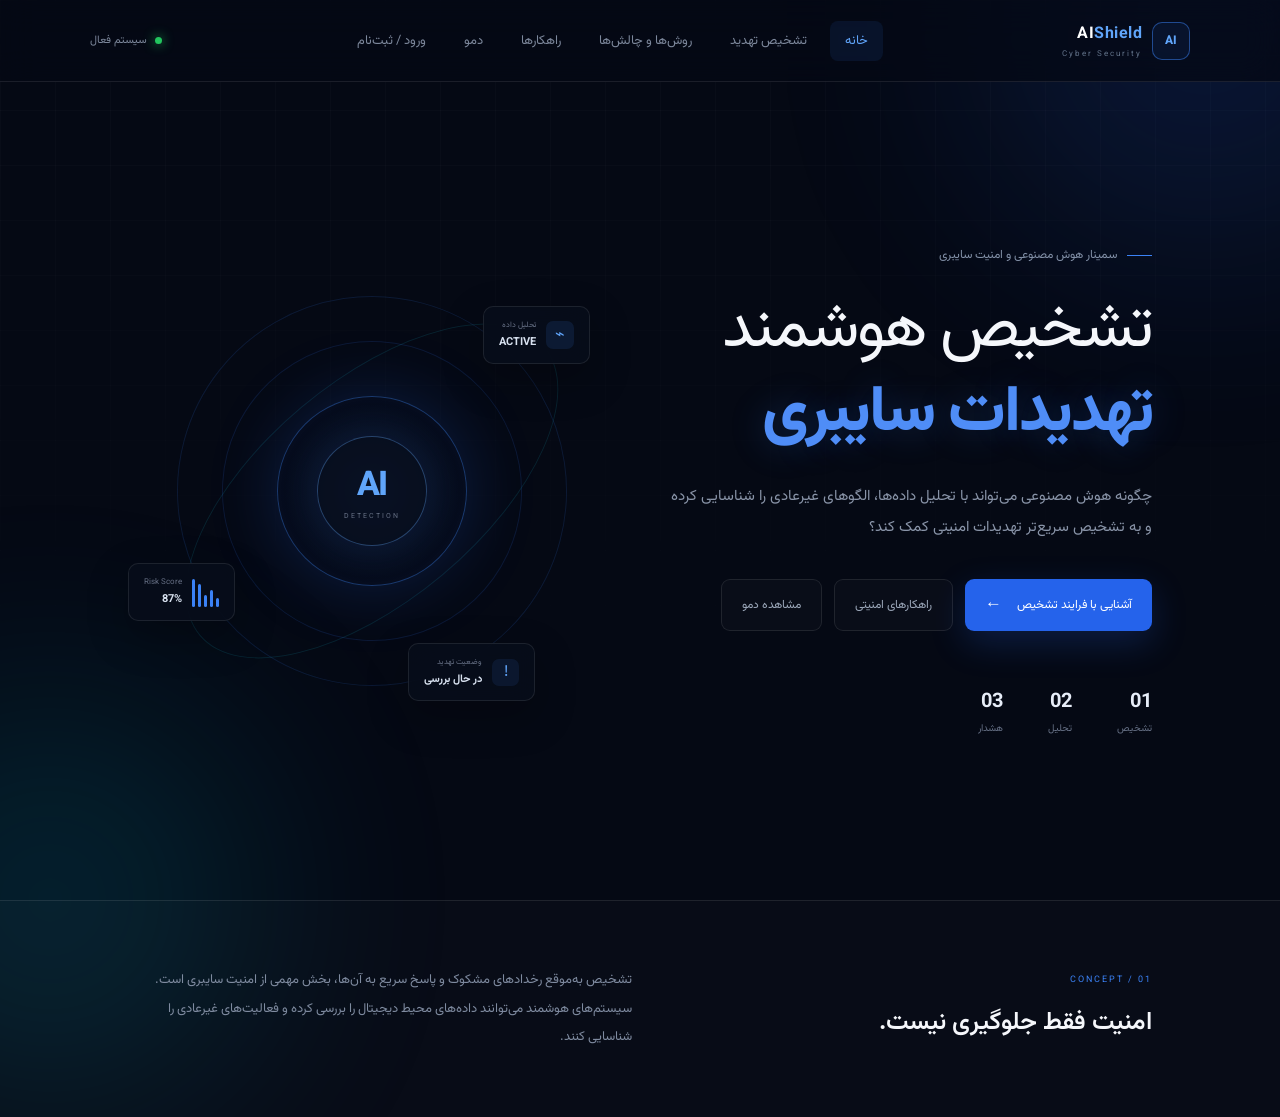
==== docs/index.html @ 314a3c66 "Prepare frontend for GitHub Pages" ====
<!DOCTYPE html>
<html lang="fa" dir="rtl">

<head>
    <meta charset="UTF-8">
    <meta name="viewport" content="width=device-width, initial-scale=1.0">

    <title>AI Shield | هوش مصنوعی در امنیت سایبری</title>

    <link rel="preconnect" href="https://fonts.googleapis.com">
    <link rel="preconnect" href="https://fonts.gstatic.com" crossorigin>
    <link href="https://fonts.googleapis.com/css2?family=Vazirmatn:wght@300;400;500;600;700;800&display=swap" rel="stylesheet">

    <link rel="stylesheet" href="style.css">
</head>

<script src="script.js"></script>

<body>

    <!-- Background -->
    <div class="background-grid"></div>
    <div class="glow glow-1"></div>
    <div class="glow glow-2"></div>


    <!-- Navigation -->
    <header class="navbar">

        <a href="index.html" class="logo">
            <div class="logo-mark">AI</div>
            <div>
                <strong>AI<span>Shield</span></strong>
                <small>Cyber Security</small>
            </div>
        </a>

        <nav>
            <a href="index.html" class="active">خانه</a>
            <a href="detection.html">تشخیص تهدید</a>
            <a href="methods.html">روش‌ها و چالش‌ها</a>
            <a href="solutions.html">راهکارها</a>
            <a href="demo.html">دمو</a>
            <a href="auth.html">ورود / ثبت‌نام</a>
        </nav>

        <div class="nav-status">
            <i></i>
            سیستم فعال
        </div>

    </header>


    <!-- Hero -->
    <main class="hero">

        <section class="hero-content">

            <div class="eyebrow">
                <span></span>
                سمینار هوش مصنوعی و امنیت سایبری
            </div>

            <h1>
                تشخیص هوشمند
                <br>
                <strong>تهدیدات سایبری</strong>
            </h1>

            <p>
                چگونه هوش مصنوعی می‌تواند با تحلیل داده‌ها،
                الگوهای غیرعادی را شناسایی کرده و به تشخیص
                سریع‌تر تهدیدات امنیتی کمک کند؟
            </p>

            <div class="hero-buttons">

                <a href="detection.html" class="btn-primary">
                    آشنایی با فرایند تشخیص
                    <span>←</span>
                </a>

                <a href="solutions.html" class="btn-outline">
                    راهکارهای امنیتی
                </a>

                <a href="demo.html" class="btn-outline">
                    مشاهده دمو
                </a>

            </div>

            <div class="hero-info">

                <div>
                    <strong>01</strong>
                    <span>تشخیص</span>
                </div>

                <div>
                    <strong>02</strong>
                    <span>تحلیل</span>
                </div>

                <div>
                    <strong>03</strong>
                    <span>هشدار</span>
                </div>

            </div>

        </section>


        <!-- AI Graphic -->
        <section class="hero-graphic">

            <div class="orbital orbital-1"></div>
            <div class="orbital orbital-2"></div>
            <div class="orbital orbital-3"></div>

            <div class="core">

                <div class="core-inner">
                    <span>AI</span>
                    <small>DETECTION</small>
                </div>

            </div>


            <!-- Floating data cards -->

            <div class="data-card card-top">
                <span class="card-icon">⌁</span>

                <div>
                    <small>تحلیل داده</small>
                    <strong>ACTIVE</strong>
                </div>
            </div>


            <div class="data-card card-right">

                <div class="mini-chart">
                    <span></span>
                    <span></span>
                    <span></span>
                    <span></span>
                    <span></span>
                </div>

                <div>
                    <small>Risk Score</small>
                    <strong>87%</strong>
                </div>

            </div>


            <div class="data-card card-bottom">

                <span class="alert-icon">!</span>

                <div>
                    <small>وضعیت تهدید</small>
                    <strong>در حال بررسی</strong>
                </div>

            </div>

        </section>

    </main>


    <!-- Bottom section -->

    <section class="concept">

        <div class="concept-title">
            <span>01 / CONCEPT</span>
            <h2>امنیت فقط جلوگیری نیست.</h2>
        </div>

        <p>
            تشخیص به‌موقع رخدادهای مشکوک و پاسخ سریع به آن‌ها،
            بخش مهمی از امنیت سایبری است. سیستم‌های هوشمند
            می‌توانند داده‌های محیط دیجیتال را بررسی کرده و
            فعالیت‌های غیرعادی را شناسایی کنند.
        </p>

    </section>


    <script src="script.js"></script>

</body>
</html>
---- docs/style.css ----
* {
    margin: 0;
    padding: 0;
    box-sizing: border-box;
}

:root {
    --bg: #050914;
    --bg-light: #0a1020;
    --blue: #3b82f6;
    --cyan: #22d3ee;
    --text: #f5f7fb;
    --muted: #8994a8;
    --border: rgba(255, 255, 255, 0.09);
}

html {
    scroll-behavior: smooth;
}

body {
    font-family: "Vazirmatn", sans-serif;
    background: var(--bg);
    color: var(--text);
    min-height: 100vh;
    overflow-x: hidden;
}


/* =========================
   Background
========================= */

.background-grid {
    position: fixed;
    inset: 0;
    z-index: -3;

    background-image:
        linear-gradient(rgba(255,255,255,0.025) 1px, transparent 1px),
        linear-gradient(90deg, rgba(255,255,255,0.025) 1px, transparent 1px);

    background-size: 55px 55px;

    mask-image: linear-gradient(
        to bottom,
        black 0%,
        transparent 80%
    );
}

.glow {
    position: fixed;
    border-radius: 50%;
    filter: blur(120px);
    opacity: 0.16;
    z-index: -2;
}

.glow-1 {
    width: 450px;
    height: 450px;
    background: #2563eb;
    top: -200px;
    right: -150px;
}

.glow-2 {
    width: 400px;
    height: 400px;
    background: #06b6d4;
    bottom: -200px;
    left: -150px;
}


/* =========================
   Navbar
========================= */

.navbar {
    width: 100%;
    height: 82px;

    padding: 0 7%;

    display: flex;
    align-items: center;
    justify-content: space-between;

    border-bottom: 1px solid var(--border);

    background: rgba(5, 9, 20, 0.75);
    backdrop-filter: blur(18px);

    position: relative;
    z-index: 10;
}

.logo {
    display: flex;
    align-items: center;
    gap: 10px;

    text-decoration: none;
    color: white;
}

.logo-mark {
    width: 38px;
    height: 38px;

    display: flex;
    align-items: center;
    justify-content: center;

    border: 1px solid rgba(59, 130, 246, 0.5);
    border-radius: 10px;

    color: #60a5fa;
    font-size: 12px;
    font-weight: 800;

    background: rgba(59, 130, 246, 0.08);
}

.logo strong {
    display: block;
    font-size: 16px;
    letter-spacing: 0.5px;
}

.logo strong span {
    color: #60a5fa;
}

.logo small {
    display: block;
    margin-top: 1px;

    color: #64748b;
    font-size: 8px;
    letter-spacing: 2px;
    direction: ltr;
}

nav {
    display: flex;
    gap: 8px;
}

nav a {
    padding: 10px 15px;

    text-decoration: none;
    color: #7d889c;

    font-size: 13px;

    border-radius: 8px;

    transition: 0.3s;
}

nav a:hover,
nav a.active {
    color: white;
    background: rgba(59, 130, 246, 0.09);
}

nav a.active {
    color: #60a5fa;
}

.nav-status {
    display: flex;
    align-items: center;
    gap: 8px;

    color: #7d889c;
    font-size: 11px;
}

.nav-status i {
    width: 7px;
    height: 7px;

    border-radius: 50%;
    background: #22c55e;

    box-shadow: 0 0 12px #22c55e;
}


/* =========================
   Hero
========================= */

.hero {
    min-height: calc(100vh - 82px);

    padding: 70px 10%;

    display: grid;
    grid-template-columns: 1fr 1fr;
    align-items: center;

    gap: 50px;
}

.hero-content {
    max-width: 650px;
}

.eyebrow {
    display: flex;
    align-items: center;
    gap: 10px;

    color: #8290a7;
    font-size: 12px;

    margin-bottom: 25px;
}

.eyebrow span {
    width: 25px;
    height: 1px;
    background: #3b82f6;
}

h1 {
    font-size: clamp(42px, 5vw, 68px);
    line-height: 1.3;

    font-weight: 400;

    letter-spacing: -2px;
}

h1 strong {
    color: #4f8df7;
    font-weight: 800;

    text-shadow: 0 0 35px rgba(59,130,246,0.25);
}

.hero-content > p {
    margin-top: 25px;

    max-width: 570px;

    color: var(--muted);
    font-size: 15px;
    line-height: 2.1;
}

.hero-buttons {
    display: flex;
    gap: 12px;

    margin-top: 35px;
}

.btn-primary,
.btn-outline {
    display: flex;
    align-items: center;
    gap: 15px;

    padding: 13px 20px;

    border-radius: 9px;

    text-decoration: none;

    font-size: 12px;

    transition: 0.3s;
}

.btn-primary {
    background: #2563eb;
    color: white;

    box-shadow: 0 12px 35px rgba(37,99,235,0.22);
}

.btn-primary:hover {
    transform: translateY(-3px);
    background: #3478ed;
}

.btn-primary span {
    font-size: 17px;
}

.btn-outline {
    border: 1px solid var(--border);
    color: #9ba7b9;

    background: rgba(255,255,255,0.02);
}

.btn-outline:hover {
    color: white;
    border-color: rgba(59,130,246,0.4);
}


/* =========================
   Hero information
========================= */

.hero-info {
    display: flex;
    gap: 45px;

    margin-top: 55px;
}

.hero-info div {
    display: flex;
    flex-direction: column;
    gap: 3px;
}

.hero-info strong {
    font-size: 20px;
    color: #e7edf8;
}

.hero-info span {
    font-size: 10px;
    color: #667085;
}


/* =========================
   AI Graphic
========================= */

.hero-graphic {
    height: 500px;

    position: relative;

    display: flex;
    align-items: center;
    justify-content: center;
}

.core {
    width: 190px;
    height: 190px;

    border-radius: 50%;

    display: flex;
    align-items: center;
    justify-content: center;

    background:
        radial-gradient(
            circle,
            rgba(59,130,246,0.3),
            rgba(5,9,20,0.9) 65%
        );

    border: 1px solid rgba(59,130,246,0.4);

    box-shadow:
        0 0 70px rgba(37,99,235,0.22),
        inset 0 0 50px rgba(37,99,235,0.1);

    position: relative;
    z-index: 3;
}

.core-inner {
    width: 110px;
    height: 110px;

    border-radius: 50%;

    display: flex;
    flex-direction: column;
    align-items: center;
    justify-content: center;

    border: 1px solid rgba(96,165,250,0.35);

    background: rgba(8,15,30,0.9);
}

.core-inner span {
    color: #60a5fa;
    font-size: 34px;
    font-weight: 800;

    letter-spacing: -2px;
}

.core-inner small {
    margin-top: -2px;

    color: #667085;
    font-size: 7px;

    letter-spacing: 2px;
    direction: ltr;
}


/* Orbits */

.orbital {
    position: absolute;

    border: 1px solid rgba(59,130,246,0.14);

    border-radius: 50%;
}

.orbital-1 {
    width: 300px;
    height: 300px;

    transform: rotate(25deg);
}

.orbital-2 {
    width: 390px;
    height: 390px;

    transform: rotate(-30deg);
}

.orbital-3 {
    width: 450px;
    height: 220px;

    transform: rotate(-40deg);

    border-color: rgba(34,211,238,0.12);
}


/* Data cards */

.data-card {
    position: absolute;

    display: flex;
    align-items: center;
    gap: 10px;

    padding: 12px 15px;

    background: rgba(8,14,27,0.85);

    border: 1px solid var(--border);

    border-radius: 10px;

    backdrop-filter: blur(15px);

    box-shadow: 0 15px 40px rgba(0,0,0,0.25);

    z-index: 5;
}

.data-card small {
    display: block;

    color: #667085;
    font-size: 8px;
}

.data-card strong {
    display: block;

    margin-top: 3px;

    color: #d8e2f0;
    font-size: 11px;
}

.card-icon {
    width: 28px;
    height: 28px;

    display: flex;
    align-items: center;
    justify-content: center;

    border-radius: 7px;

    background: rgba(59,130,246,0.12);
    color: #60a5fa;
}

.card-top {
    top: 65px;
    right: 25px;
}

.card-right {
    bottom: 120px;
    left: 0;
}

.card-bottom {
    bottom: 40px;
    right: 80px;
}

.alert-icon {
    width: 27px;
    height: 27px;

    display: flex;
    align-items: center;
    justify-content: center;

    border-radius: 7px;

    background: rgba(59,130,246,0.1);
    color: #60a5fa;
}


/* Mini chart */

.mini-chart {
    height: 30px;

    display: flex;
    align-items: end;
    gap: 3px;
}

.mini-chart span {
    width: 3px;

    background: #3b82f6;
    border-radius: 5px;
}

.mini-chart span:nth-child(1) {
    height: 9px;
}

.mini-chart span:nth-child(2) {
    height: 17px;
}

.mini-chart span:nth-child(3) {
    height: 12px;
}

.mini-chart span:nth-child(4) {
    height: 23px;
}

.mini-chart span:nth-child(5) {
    height: 28px;
}


/* =========================
   Concept
========================= */

.concept {
    padding: 65px 10%;

    display: grid;
    grid-template-columns: 1fr 1.2fr;

    gap: 100px;

    border-top: 1px solid var(--border);

    background: rgba(255,255,255,0.015);
}

.concept-title span {
    color: #3b82f6;

    font-size: 9px;

    letter-spacing: 2px;

    direction: ltr;
}

.concept-title h2 {
    margin-top: 12px;

    font-size: 25px;
    font-weight: 600;
}

.concept p {
    color: #7f8ba0;

    font-size: 13px;
    line-height: 2.2;
}


/* =========================
   Responsive
========================= */

@media (max-width: 900px) {

    .navbar {
        padding: 0 5%;
    }

    nav {
        display: none;
    }

    .nav-status {
        display: none;
    }

    .hero {
        grid-template-columns: 1fr;
        text-align: center;

        padding: 65px 7%;
    }

    .hero-content {
        margin: auto;
    }

    .eyebrow,
    .hero-buttons {
        justify-content: center;
    }

    .hero-content > p {
        margin-left: auto;
        margin-right: auto;
    }

    .hero-info {
        justify-content: center;
    }

    .hero-graphic {
        height: 400px;
        transform: scale(0.8);
    }

    .concept {
        grid-template-columns: 1fr;
        gap: 25px;

        padding: 50px 7%;
    }
}

@media (max-width: 500px) {

    h1 {
        font-size: 39px;
    }

    .hero {
        padding-top: 45px;
    }

    .hero-buttons {
        flex-direction: column;
    }

    .btn-primary,
    .btn-outline {
        justify-content: center;
    }

    .hero-graphic {
        transform: scale(0.62);
        margin-top: -30px;
        margin-bottom: -50px;
    }

    .hero-info {
        gap: 25px;
    }
}
/* ================================
   INNER PAGES
================================ */

.cyber-page {
    width: 100%;
    max-width: 1050px;
    margin: 0 auto;
    padding: 110px 25px 80px;
}


/* PAGE TITLE */

.page-hero {
    text-align: center;
    margin-bottom: 55px;
}

.hero-small-label {
    display: inline-block;

    font-size: 11px;
    letter-spacing: 4px;

    color: #58d9ff;

    margin-bottom: 18px;

    padding: 8px 15px;

    border: 1px solid rgba(88, 217, 255, 0.25);

    border-radius: 30px;

    background: rgba(88, 217, 255, 0.05);
}

.page-hero h1 {
    margin: 0;

    font-size: clamp(35px, 5vw, 65px);

    line-height: 1.25;

    color: #ffffff;

    font-weight: 800;
}

.page-hero h1 span {
    color: #56d8ff;

    text-shadow:
        0 0 20px rgba(86, 216, 255, 0.45);
}

.page-hero p {
    max-width: 650px;

    margin: 22px auto 0;

    color: #8c9aaa;

    line-height: 2;

    font-size: 15px;
}


/* ACCORDION */

.threat-box {
    position: relative;

    max-width: 850px;

    margin: auto;

    padding: 5px 0;
}

.threat-line {
    position: absolute;

    right: 24px;

    top: 35px;

    bottom: 35px;

    width: 1px;

    background: linear-gradient(
        to bottom,
        transparent,
        rgba(82, 215, 255, 0.45),
        transparent
    );
}


.accordion-item {
    position: relative;

    margin-bottom: 12px;

    border: 1px solid rgba(255, 255, 255, 0.07);

    border-radius: 16px;

    background: rgba(12, 23, 38, 0.72);

    backdrop-filter: blur(12px);

    overflow: hidden;

    transition: 0.3s ease;
}


.accordion-item:hover {
    border-color: rgba(80, 213, 255, 0.25);

    transform: translateX(-3px);

    box-shadow:
        0 0 25px rgba(40, 190, 255, 0.06);
}


.accordion-btn {
    width: 100%;

    min-height: 82px;

    border: none;

    background: transparent;

    color: white;

    display: flex;

    align-items: center;

    gap: 20px;

    padding: 15px 25px;

    cursor: pointer;

    font-family: inherit;

    text-align: right;
}


.number {
    width: 45px;
    height: 45px;

    flex-shrink: 0;

    border-radius: 12px;

    display: flex;

    align-items: center;
    justify-content: center;

    font-size: 12px;

    color: #55d9ff;

    background: rgba(72, 210, 255, 0.07);

    border: 1px solid rgba(72, 210, 255, 0.2);
}


.button-text {
    flex: 1;

    display: flex;

    flex-direction: column;

    gap: 5px;
}


.button-text strong {
    font-size: 16px;

    font-weight: 700;

    color: #f1f8ff;
}


.button-text small {
    direction: ltr;

    text-align: right;

    font-size: 10px;

    letter-spacing: 1px;

    color: #647789;
}


.plus {
    width: 34px;
    height: 34px;

    border-radius: 50%;

    display: flex;

    align-items: center;
    justify-content: center;

    font-size: 22px;

    font-weight: 300;

    color: #55d9ff;

    border: 1px solid rgba(85, 217, 255, 0.2);

    transition: 0.35s ease;
}


/* CONTENT */

.accordion-content {
    max-height: 0;

    overflow: hidden;

    opacity: 0;

    transition:
        max-height 0.4s ease,
        opacity 0.3s ease,
        padding 0.4s ease;

    padding: 0 90px 0 85px;
}


.accordion-content p {
    margin: 0;

    padding-bottom: 25px;

    color: #91a2b3;

    font-size: 14px;

    line-height: 2.1;
}


/* OPEN */

.accordion-item.open {
    border-color: rgba(80, 213, 255, 0.28);

    background:
        linear-gradient(
            135deg,
            rgba(20, 50, 70, 0.75),
            rgba(10, 22, 37, 0.8)
        );

    box-shadow:
        0 0 35px rgba(50, 200, 255, 0.07);
}


.accordion-item.open .accordion-content {
    max-height: 250px;

    opacity: 1;
}


.accordion-item.open .plus {
    transform: rotate(45deg);

    background: rgba(78, 211, 255, 0.12);

    box-shadow:
        0 0 15px rgba(78, 211, 255, 0.2);
}


.accordion-item.open .number {
    background: rgba(78, 211, 255, 0.13);

    box-shadow:
        0 0 20px rgba(78, 211, 255, 0.12);
}


/* AI FLOW */

.ai-flow {
    display: flex;

    align-items: center;
    justify-content: center;

    gap: 15px;

    margin: 0 auto 55px;

    max-width: 800px;
}


.flow-item {
    min-width: 120px;

    padding: 15px;

    border-radius: 15px;

    text-align: center;

    background: rgba(12, 23, 38, 0.7);

    border: 1px solid rgba(255, 255, 255, 0.07);

    transition: 0.3s ease;
}


.flow-item:hover {
    transform: translateY(-5px);

    border-color: rgba(80, 213, 255, 0.3);

    box-shadow:
        0 0 25px rgba(80, 213, 255, 0.08);
}


.flow-icon {
    width: 38px;
    height: 38px;

    margin: 0 auto 9px;

    display: flex;

    align-items: center;
    justify-content: center;

    border-radius: 10px;

    color: #5bdcff;

    font-size: 11px;

    background: rgba(80, 213, 255, 0.08);

    border: 1px solid rgba(80, 213, 255, 0.2);
}


.flow-item span {
    font-size: 13px;

    color: #dce8f2;
}


.flow-arrow {
    color: #4fd7ff;

    font-size: 20px;

    opacity: 0.7;
}


/* MOBILE */

@media (max-width: 700px) {

    .cyber-page {
        padding: 90px 15px 50px;
    }


    .page-hero {
        margin-bottom: 35px;
    }


    .page-hero h1 {
        font-size: 35px;
    }


    .page-hero p {
        font-size: 13px;
    }


    .threat-line {
        right: 20px;
    }


    .accordion-btn {
        min-height: 72px;

        gap: 12px;

        padding: 12px 15px;
    }


    .number {
        width: 38px;
        height: 38px;

        font-size: 10px;
    }


    .button-text strong {
        font-size: 14px;
    }


    .button-text small {
        font-size: 8px;
    }


    .plus {
        width: 30px;
        height: 30px;
    }


    .accordion-content {
        padding: 0 60px 0 60px;
    }


    .accordion-content p {
        font-size: 13px;
    }


    .ai-flow {
        gap: 5px;

        margin-bottom: 35px;
    }


    .flow-item {
        min-width: 0;

        width: 25%;

        padding: 10px 5px;
    }


    .flow-item span {
        font-size: 10px;
    }


    .flow-arrow {
        font-size: 14px;
    }


    .flow-icon {
        width: 32px;
        height: 32px;
    }

}
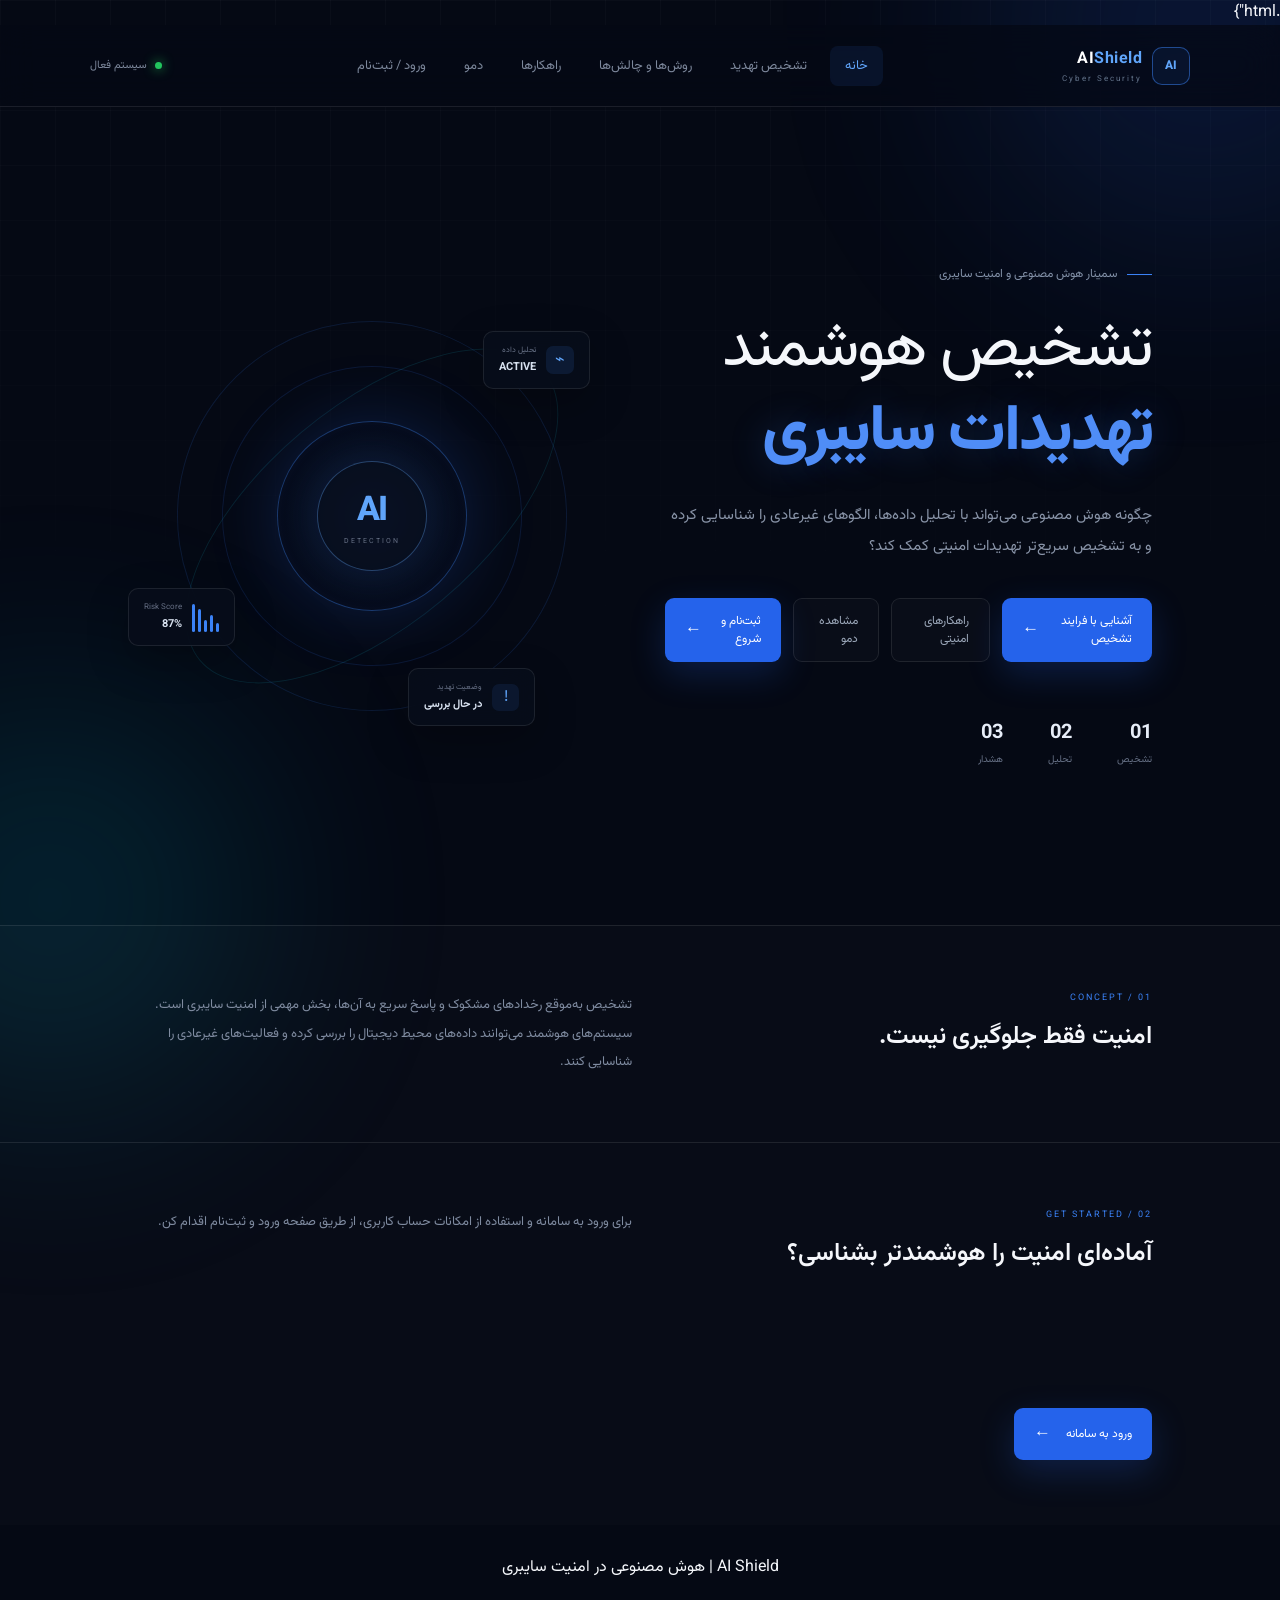
==== commit afff3332: "Update index.html" ====
--- a/docs/index.html
+++ b/docs/index.html
@@ -1,11 +1,12 @@
+.html"}
 <!DOCTYPE html>
 <html lang="fa" dir="rtl">
-
 <head>
     <meta charset="UTF-8">
     <meta name="viewport" content="width=device-width, initial-scale=1.0">
 
     <title>AI Shield | هوش مصنوعی در امنیت سایبری</title>
+    <meta name="description" content="AI Shield؛ آشنایی با تشخیص هوشمند تهدیدات سایبری با استفاده از هوش مصنوعی.">
 
     <link rel="preconnect" href="https://fonts.googleapis.com">
     <link rel="preconnect" href="https://fonts.gstatic.com" crossorigin>
@@ -14,17 +15,12 @@
     <link rel="stylesheet" href="style.css">
 </head>
 
-<script src="script.js"></script>
-
 <body>
 
-    <!-- Background -->
     <div class="background-grid"></div>
     <div class="glow glow-1"></div>
     <div class="glow glow-2"></div>
 
-
-    <!-- Navigation -->
     <header class="navbar">
 
         <a href="index.html" class="logo">
@@ -51,8 +47,6 @@
 
     </header>
 
-
-    <!-- Hero -->
     <main class="hero">
 
         <section class="hero-content">
@@ -89,6 +83,11 @@
                     مشاهده دمو
                 </a>
 
+                <a href="auth.html" class="btn-primary">
+                    ثبت‌نام و شروع
+                    <span>←</span>
+                </a>
+
             </div>
 
             <div class="hero-info">
@@ -112,38 +111,28 @@
 
         </section>
 
-
-        <!-- AI Graphic -->
-        <section class="hero-graphic">
+        <section class="hero-graphic" aria-label="نمایش گرافیکی سامانه هوش مصنوعی">
 
             <div class="orbital orbital-1"></div>
             <div class="orbital orbital-2"></div>
             <div class="orbital orbital-3"></div>
 
             <div class="core">
-
                 <div class="core-inner">
                     <span>AI</span>
                     <small>DETECTION</small>
                 </div>
-
-            </div>
-
-
-            <!-- Floating data cards -->
+            </div>
 
             <div class="data-card card-top">
                 <span class="card-icon">⌁</span>
-
                 <div>
                     <small>تحلیل داده</small>
                     <strong>ACTIVE</strong>
                 </div>
             </div>
 
-
             <div class="data-card card-right">
-
                 <div class="mini-chart">
                     <span></span>
                     <span></span>
@@ -151,32 +140,23 @@
                     <span></span>
                     <span></span>
                 </div>
-
                 <div>
                     <small>Risk Score</small>
                     <strong>87%</strong>
                 </div>
-
-            </div>
-
+            </div>
 
             <div class="data-card card-bottom">
-
                 <span class="alert-icon">!</span>
-
                 <div>
                     <small>وضعیت تهدید</small>
                     <strong>در حال بررسی</strong>
                 </div>
-
             </div>
 
         </section>
 
     </main>
-
-
-    <!-- Bottom section -->
 
     <section class="concept">
 
@@ -194,8 +174,31 @@
 
     </section>
 
-
-    <script src="script.js"></script>
-
-</body>
-</html>+    <section class="concept">
+
+        <div class="concept-title">
+            <span>02 / GET STARTED</span>
+            <h2>آماده‌ای امنیت را هوشمندتر بشناسی؟</h2>
+        </div>
+
+        <p>
+            برای ورود به سامانه و استفاده از امکانات حساب کاربری،
+            از طریق صفحه ورود و ثبت‌نام اقدام کن.
+        </p>
+
+        <div class="hero-buttons">
+            <a href="auth.html" class="btn-primary">
+                ورود به سامانه
+                <span>←</span>
+            </a>
+        </div>
+
+    </section>
+
+    <footer style="text-align:center;padding:30px 15px;">
+        <p>AI Shield | هوش مصنوعی در امنیت سایبری</p>
+    </footer>
+
+    <script src="script.js" defer></script>
+    </body>
+</html>
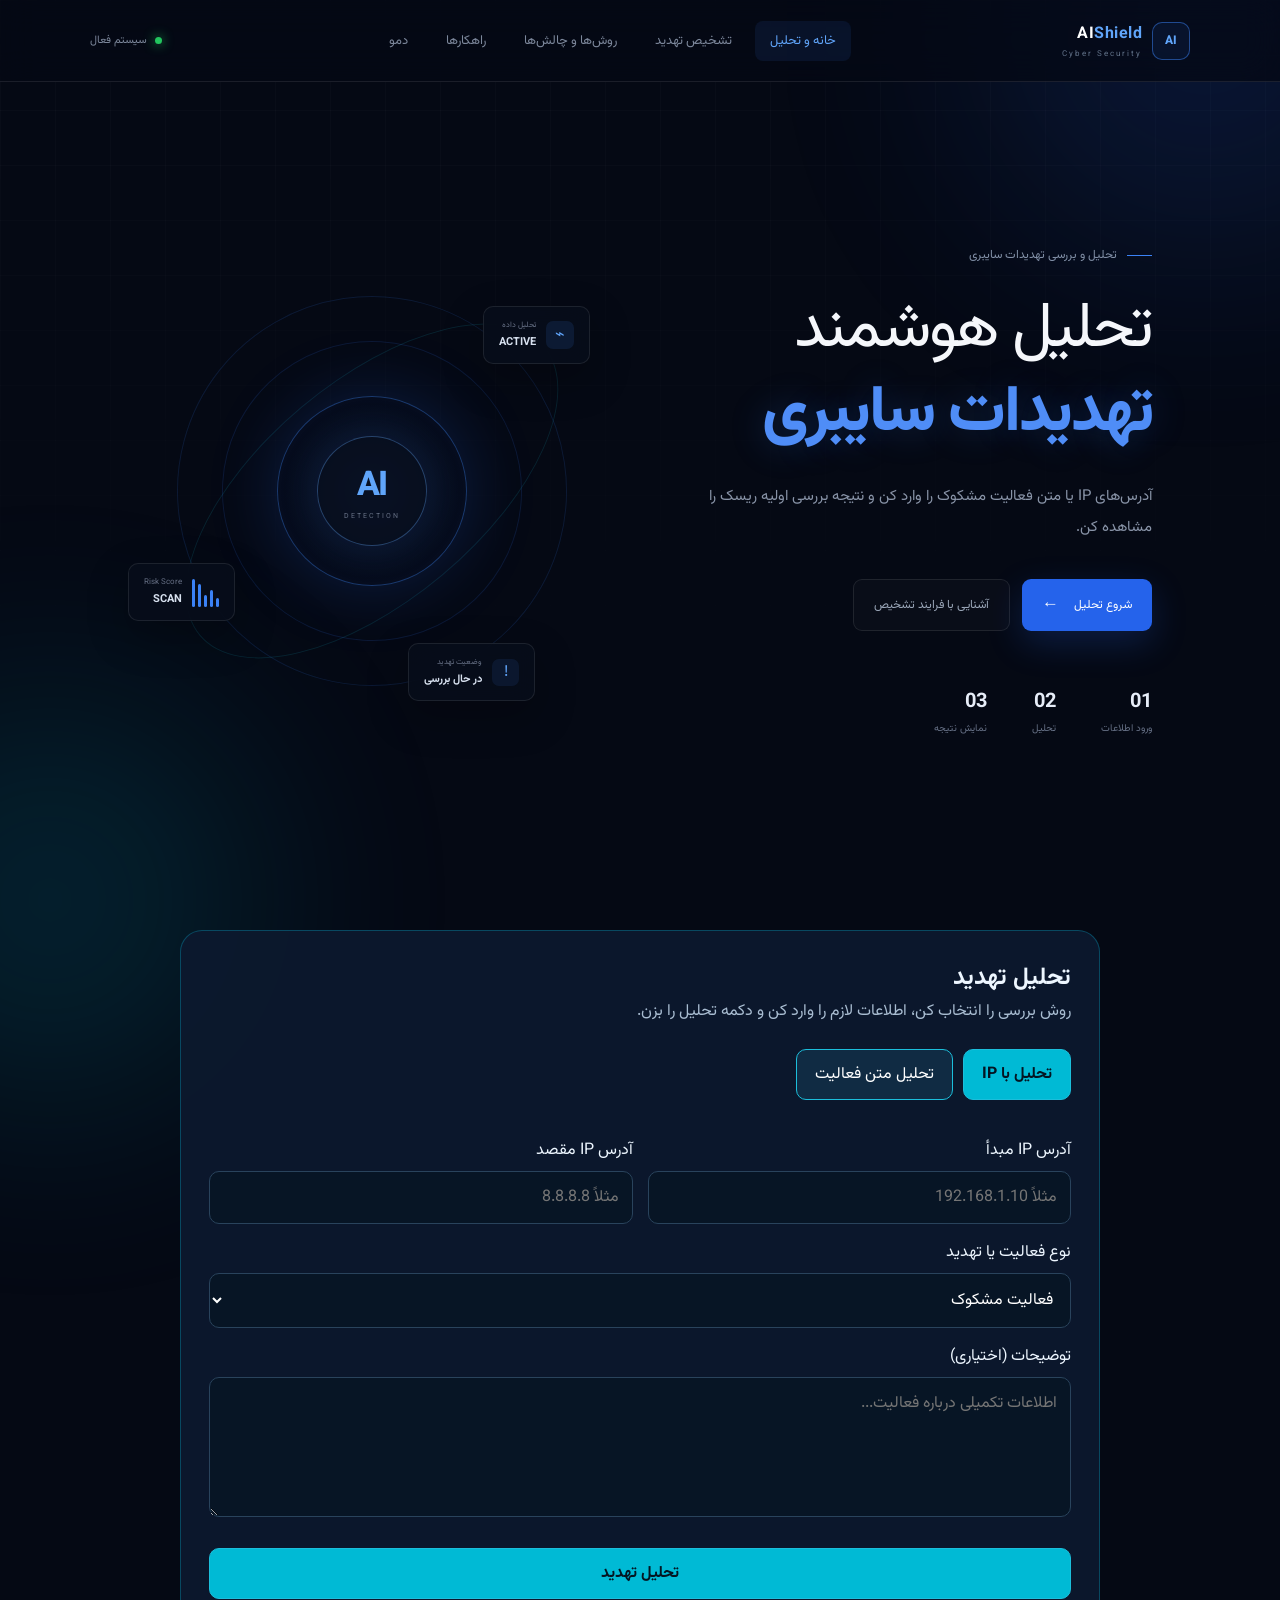
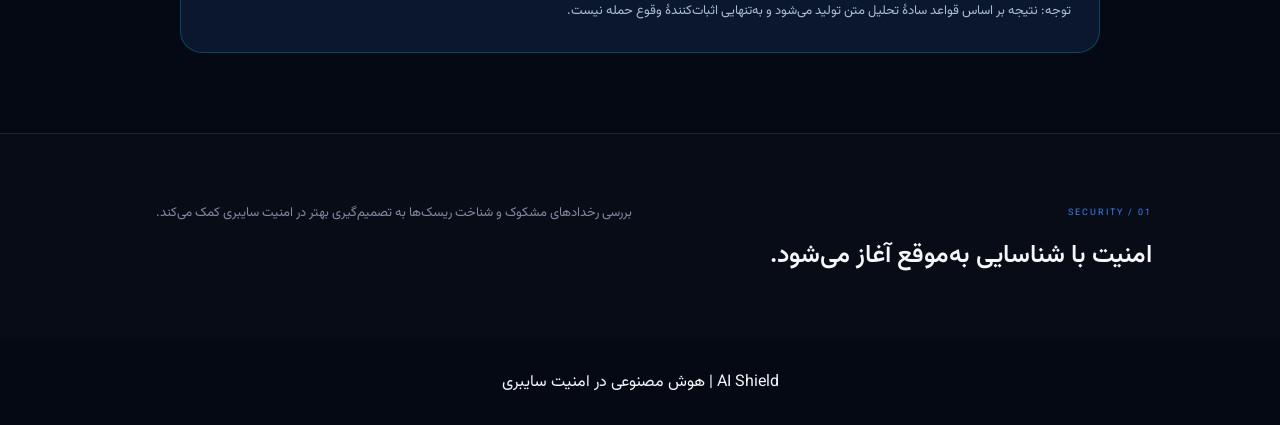
==== commit 62859992: "Replace homepage with threat analysis" ====
--- a/docs/index.html
+++ b/docs/index.html
@@ -1,204 +1,270 @@
-.html"}
+
 <!DOCTYPE html>
 <html lang="fa" dir="rtl">
 <head>
     <meta charset="UTF-8">
     <meta name="viewport" content="width=device-width, initial-scale=1.0">
-
-    <title>AI Shield | هوش مصنوعی در امنیت سایبری</title>
-    <meta name="description" content="AI Shield؛ آشنایی با تشخیص هوشمند تهدیدات سایبری با استفاده از هوش مصنوعی.">
-
+    <meta name="description" content="AI Shield؛ بررسی اولیه و تحلیل ریسک تهدیدات سایبری">
+    <title>AI Shield | تحلیل تهدیدات سایبری</title>
     <link rel="preconnect" href="https://fonts.googleapis.com">
     <link rel="preconnect" href="https://fonts.gstatic.com" crossorigin>
     <link href="https://fonts.googleapis.com/css2?family=Vazirmatn:wght@300;400;500;600;700;800&display=swap" rel="stylesheet">
-
     <link rel="stylesheet" href="style.css">
+
+    <style>
+        .analysis-section {
+            width: min(920px, 92%);
+            margin: 30px auto 80px;
+            padding: 28px;
+            background: rgba(12, 25, 46, .94);
+            border: 1px solid rgba(0, 220, 255, .25);
+            border-radius: 22px;
+            color: #edf6ff;
+            box-sizing: border-box;
+        }
+        .analysis-section h2 { margin-top: 0; }
+        .analysis-section p { color: #a9bdd2; line-height: 1.9; }
+        .analysis-tabs { display: flex; gap: 10px; flex-wrap: wrap; margin: 22px 0; }
+        .analysis-tabs button, .analyze-button {
+            border: 1px solid #1cbedb;
+            background: #102b43;
+            color: white;
+            padding: 12px 18px;
+            border-radius: 10px;
+            font: inherit;
+            cursor: pointer;
+        }
+        .analysis-tabs button.active, .analyze-button {
+            background: #00bad5;
+            color: #041522;
+            font-weight: 700;
+        }
+        .analysis-section label { display: block; margin: 16px 0 8px; }
+        .analysis-section input, .analysis-section textarea, .analysis-section select {
+            width: 100%;
+            box-sizing: border-box;
+            background: #071525;
+            color: white;
+            border: 1px solid #29435c;
+            border-radius: 10px;
+            padding: 13px;
+            font: inherit;
+        }
+        .analysis-section textarea { min-height: 140px; resize: vertical; }
+        .analysis-fields { display: grid; grid-template-columns: 1fr 1fr; gap: 15px; }
+        .analysis-fields > div { min-width: 0; }
+        .analyze-button { width: 100%; margin-top: 22px; }
+        .analyze-button:disabled { opacity: .6; cursor: wait; }
+        #result { display: none; margin-top: 24px; padding: 20px; background: #071525; border-radius: 14px; border: 1px solid #29435c; overflow-wrap: anywhere; }
+        #result h3 { color: #00d5ee; }
+        #result p { white-space: pre-wrap; }
+        .notice { font-size: 13px; }
+        @media (max-width: 600px) {
+            .analysis-fields { grid-template-columns: 1fr; }
+            .analysis-section { padding: 19px; }
+            .analysis-tabs button { flex: 1; }
+        }
+    </style>
 </head>
 
 <body>
-
     <div class="background-grid"></div>
     <div class="glow glow-1"></div>
     <div class="glow glow-2"></div>
 
     <header class="navbar">
-
         <a href="index.html" class="logo">
             <div class="logo-mark">AI</div>
-            <div>
-                <strong>AI<span>Shield</span></strong>
-                <small>Cyber Security</small>
-            </div>
+            <div><strong>AI<span>Shield</span></strong><small>Cyber Security</small></div>
         </a>
-
         <nav>
-            <a href="index.html" class="active">خانه</a>
+            <a href="index.html" class="active">خانه و تحلیل</a>
             <a href="detection.html">تشخیص تهدید</a>
             <a href="methods.html">روش‌ها و چالش‌ها</a>
             <a href="solutions.html">راهکارها</a>
             <a href="demo.html">دمو</a>
-            <a href="auth.html">ورود / ثبت‌نام</a>
         </nav>
-
-        <div class="nav-status">
-            <i></i>
-            سیستم فعال
-        </div>
-
+        <div class="nav-status"><i></i> سیستم فعال</div>
     </header>
 
     <main class="hero">
-
         <section class="hero-content">
-
-            <div class="eyebrow">
-                <span></span>
-                سمینار هوش مصنوعی و امنیت سایبری
-            </div>
-
-            <h1>
-                تشخیص هوشمند
-                <br>
-                <strong>تهدیدات سایبری</strong>
-            </h1>
-
+            <div class="eyebrow"><span></span> تحلیل و بررسی تهدیدات سایبری</div>
+            <h1>تحلیل هوشمند<br><strong>تهدیدات سایبری</strong></h1>
             <p>
-                چگونه هوش مصنوعی می‌تواند با تحلیل داده‌ها،
-                الگوهای غیرعادی را شناسایی کرده و به تشخیص
-                سریع‌تر تهدیدات امنیتی کمک کند؟
+                آدرس‌های IP یا متن فعالیت مشکوک را وارد کن و نتیجه
+                بررسی اولیه ریسک را مشاهده کن.
             </p>
-
             <div class="hero-buttons">
-
-                <a href="detection.html" class="btn-primary">
-                    آشنایی با فرایند تشخیص
-                    <span>←</span>
-                </a>
-
-                <a href="solutions.html" class="btn-outline">
-                    راهکارهای امنیتی
-                </a>
-
-                <a href="demo.html" class="btn-outline">
-                    مشاهده دمو
-                </a>
-
-                <a href="auth.html" class="btn-primary">
-                    ثبت‌نام و شروع
-                    <span>←</span>
-                </a>
-
-            </div>
-
+                <a href="#threat-analysis" class="btn-primary">شروع تحلیل <span>←</span></a>
+                <a href="detection.html" class="btn-outline">آشنایی با فرایند تشخیص</a>
+            </div>
             <div class="hero-info">
-
-                <div>
-                    <strong>01</strong>
-                    <span>تشخیص</span>
-                </div>
-
-                <div>
-                    <strong>02</strong>
-                    <span>تحلیل</span>
-                </div>
-
-                <div>
-                    <strong>03</strong>
-                    <span>هشدار</span>
-                </div>
-
-            </div>
-
+                <div><strong>01</strong><span>ورود اطلاعات</span></div>
+                <div><strong>02</strong><span>تحلیل</span></div>
+                <div><strong>03</strong><span>نمایش نتیجه</span></div>
+            </div>
         </section>
 
-        <section class="hero-graphic" aria-label="نمایش گرافیکی سامانه هوش مصنوعی">
-
+        <section class="hero-graphic" aria-label="نمایش گرافیکی تحلیل امنیتی">
             <div class="orbital orbital-1"></div>
             <div class="orbital orbital-2"></div>
             <div class="orbital orbital-3"></div>
-
-            <div class="core">
-                <div class="core-inner">
-                    <span>AI</span>
-                    <small>DETECTION</small>
+            <div class="core"><div class="core-inner"><span>AI</span><small>DETECTION</small></div></div>
+            <div class="data-card card-top"><span class="card-icon">⌁</span><div><small>تحلیل داده</small><strong>ACTIVE</strong></div></div>
+            <div class="data-card card-right"><div class="mini-chart"><span></span><span></span><span></span><span></span><span></span></div><div><small>Risk Score</small><strong>SCAN</strong></div></div>
+            <div class="data-card card-bottom"><span class="alert-icon">!</span><div><small>وضعیت تهدید</small><strong>در حال بررسی</strong></div></div>
+        </section>
+    </main>
+
+    <section class="analysis-section" id="threat-analysis">
+        <h2>تحلیل تهدید</h2>
+        <p>روش بررسی را انتخاب کن، اطلاعات لازم را وارد کن و دکمه تحلیل را بزن.</p>
+
+        <div class="analysis-tabs">
+            <button type="button" class="active" id="ip-tab">تحلیل با IP</button>
+            <button type="button" id="text-tab">تحلیل متن فعالیت</button>
+        </div>
+
+        <form id="analysis-form">
+            <div id="ip-fields">
+                <div class="analysis-fields">
+                    <div>
+                        <label for="source-ip">آدرس IP مبدأ</label>
+                        <input id="source-ip" type="text" placeholder="مثلاً 192.168.1.10">
+                    </div>
+                    <div>
+                        <label for="destination-ip">آدرس IP مقصد</label>
+                        <input id="destination-ip" type="text" placeholder="مثلاً 8.8.8.8">
+                    </div>
                 </div>
-            </div>
-
-            <div class="data-card card-top">
-                <span class="card-icon">⌁</span>
-                <div>
-                    <small>تحلیل داده</small>
-                    <strong>ACTIVE</strong>
-                </div>
-            </div>
-
-            <div class="data-card card-right">
-                <div class="mini-chart">
-                    <span></span>
-                    <span></span>
-                    <span></span>
-                    <span></span>
-                    <span></span>
-                </div>
-                <div>
-                    <small>Risk Score</small>
-                    <strong>87%</strong>
-                </div>
-            </div>
-
-            <div class="data-card card-bottom">
-                <span class="alert-icon">!</span>
-                <div>
-                    <small>وضعیت تهدید</small>
-                    <strong>در حال بررسی</strong>
-                </div>
-            </div>
-
-        </section>
-
-    </main>
+                <label for="threat-type">نوع فعالیت یا تهدید</label>
+                <select id="threat-type">
+                    <option value="Suspicious Activity">فعالیت مشکوک</option>
+                    <option value="Port Scan">اسکن پورت</option>
+                    <option value="Malware">بدافزار</option>
+                    <option value="Unauthorized Access">دسترسی غیرمجاز</option>
+                    <option value="Ransomware">باج‌افزار</option>
+                    <option value="Other">سایر</option>
+                </select>
+                <label for="ip-description">توضیحات (اختیاری)</label>
+                <textarea id="ip-description" placeholder="اطلاعات تکمیلی درباره فعالیت..."></textarea>
+            </div>
+
+            <div id="text-fields" hidden>
+                <label for="activity-text">متن فعالیت یا گزارش مشکوک</label>
+                <textarea id="activity-text" placeholder="متن گزارش یا فعالیت را وارد کن؛ حداقل ۱۰ نویسه."></textarea>
+            </div>
+
+            <button class="analyze-button" id="analyze-button" type="submit">تحلیل تهدید</button>
+        </form>
+
+        <div id="result" aria-live="polite">
+            <h3>نتیجه تحلیل</h3>
+            <p id="result-message"></p>
+            <p id="result-details"></p>
+        </div>
+        <p class="notice">توجه: نتیجه بر اساس قواعد سادهٔ تحلیل متن تولید می‌شود و به‌تنهایی اثبات‌کنندهٔ وقوع حمله نیست.</p>
+    </section>
 
     <section class="concept">
-
-        <div class="concept-title">
-            <span>01 / CONCEPT</span>
-            <h2>امنیت فقط جلوگیری نیست.</h2>
-        </div>
-
-        <p>
-            تشخیص به‌موقع رخدادهای مشکوک و پاسخ سریع به آن‌ها،
-            بخش مهمی از امنیت سایبری است. سیستم‌های هوشمند
-            می‌توانند داده‌های محیط دیجیتال را بررسی کرده و
-            فعالیت‌های غیرعادی را شناسایی کنند.
-        </p>
-
-    </section>
-
-    <section class="concept">
-
-        <div class="concept-title">
-            <span>02 / GET STARTED</span>
-            <h2>آماده‌ای امنیت را هوشمندتر بشناسی؟</h2>
-        </div>
-
-        <p>
-            برای ورود به سامانه و استفاده از امکانات حساب کاربری،
-            از طریق صفحه ورود و ثبت‌نام اقدام کن.
-        </p>
-
-        <div class="hero-buttons">
-            <a href="auth.html" class="btn-primary">
-                ورود به سامانه
-                <span>←</span>
-            </a>
-        </div>
-
+        <div class="concept-title"><span>01 / SECURITY</span><h2>امنیت با شناسایی به‌موقع آغاز می‌شود.</h2></div>
+        <p>بررسی رخدادهای مشکوک و شناخت ریسک‌ها به تصمیم‌گیری بهتر در امنیت سایبری کمک می‌کند.</p>
     </section>
 
     <footer style="text-align:center;padding:30px 15px;">
         <p>AI Shield | هوش مصنوعی در امنیت سایبری</p>
     </footer>
 
-    <script src="script.js" defer></script>
-    </body>
+    <script>
+    (() => {
+        const API_BASE = "https://ai-shield-1-y5ol.onrender.com/api";
+        const ipTab = document.getElementById("ip-tab");
+        const textTab = document.getElementById("text-tab");
+        const ipFields = document.getElementById("ip-fields");
+        const textFields = document.getElementById("text-fields");
+        const form = document.getElementById("analysis-form");
+        const button = document.getElementById("analyze-button");
+        const result = document.getElementById("result");
+        const resultMessage = document.getElementById("result-message");
+        const resultDetails = document.getElementById("result-details");
+        let mode = "ip";
+
+        function setMode(nextMode) {
+            mode = nextMode;
+            ipFields.hidden = mode !== "ip";
+            textFields.hidden = mode !== "text";
+            ipTab.classList.toggle("active", mode === "ip");
+            textTab.classList.toggle("active", mode === "text");
+            result.style.display = "none";
+        }
+
+        ipTab.addEventListener("click", () => setMode("ip"));
+        textTab.addEventListener("click", () => setMode("text"));
+
+        form.addEventListener("submit", async (event) => {
+            event.preventDefault();
+            const payload = { mode };
+            if (mode === "ip") {
+                payload.source_ip = document.getElementById("source-ip").value.trim();
+                payload.destination_ip = document.getElementById("destination-ip").value.trim();
+                payload.threat_type = document.getElementById("threat-type").value;
+                payload.description = document.getElementById("ip-description").value.trim();
+
+                if (!payload.source_ip || !payload.destination_ip) {
+                    showError("لطفاً IP مبدأ و مقصد را وارد کن.");
+                    return;
+                }
+            } else {
+                payload.description = document.getElementById("activity-text").value.trim();
+                if (payload.description.length < 10) {
+                    showError("متن باید حداقل ۱۰ نویسه داشته باشد.");
+                    return;
+                }
+            }
+
+            button.disabled = true;
+            button.textContent = "در حال تحلیل...";
+            result.style.display = "block";
+            resultMessage.textContent = "در حال ارسال اطلاعات برای تحلیل...";
+            resultDetails.textContent = "";
+
+            try {
+                const response = await fetch(`${API_BASE}/alerts/`, {
+                    method: "POST",
+                    headers: { "Content-Type": "application/json" },
+                    body: JSON.stringify(payload)
+                });
+                const data = await response.json().catch(() => ({}));
+
+                if (!response.ok) {
+                    const detail = data.detail || data.error || data.message;
+                    throw new Error(typeof detail === "string" ? detail : "سرور درخواست را نپذیرفت. وضعیت: " + response.status);
+                }
+
+                resultMessage.textContent =
+                    `نوع تهدید: ${data.threat_type || payload.threat_type || "تحلیل متن"}\n` +
+                    `امتیاز ریسک: ${data.risk_score ?? "نامشخص"} از ۱۰۰\n` +
+                    `شدت: ${data.severity || "نامشخص"}`;
+
+                resultDetails.textContent =
+                    `تحلیل: ${data.analysis || "تحلیل تکمیل شد."}\n` +
+                    `پیشنهاد: ${data.recommendation || "اطلاعات بیشتری در پاسخ سرور وجود ندارد."}`;
+            } catch (error) {
+                showError("تحلیل انجام نشد: " + error.message +
+                    "\nاگر سرور تازه بیدار شده، چند لحظه بعد دوباره امتحان کن.");
+            } finally {
+                button.disabled = false;
+                button.textContent = "تحلیل تهدید";
+            }
+        });
+
+        function showError(message) {
+            result.style.display = "block";
+            resultMessage.textContent = message;
+            resultDetails.textContent = "";
+        }
+    })();
+    </script>
+</body>
 </html>
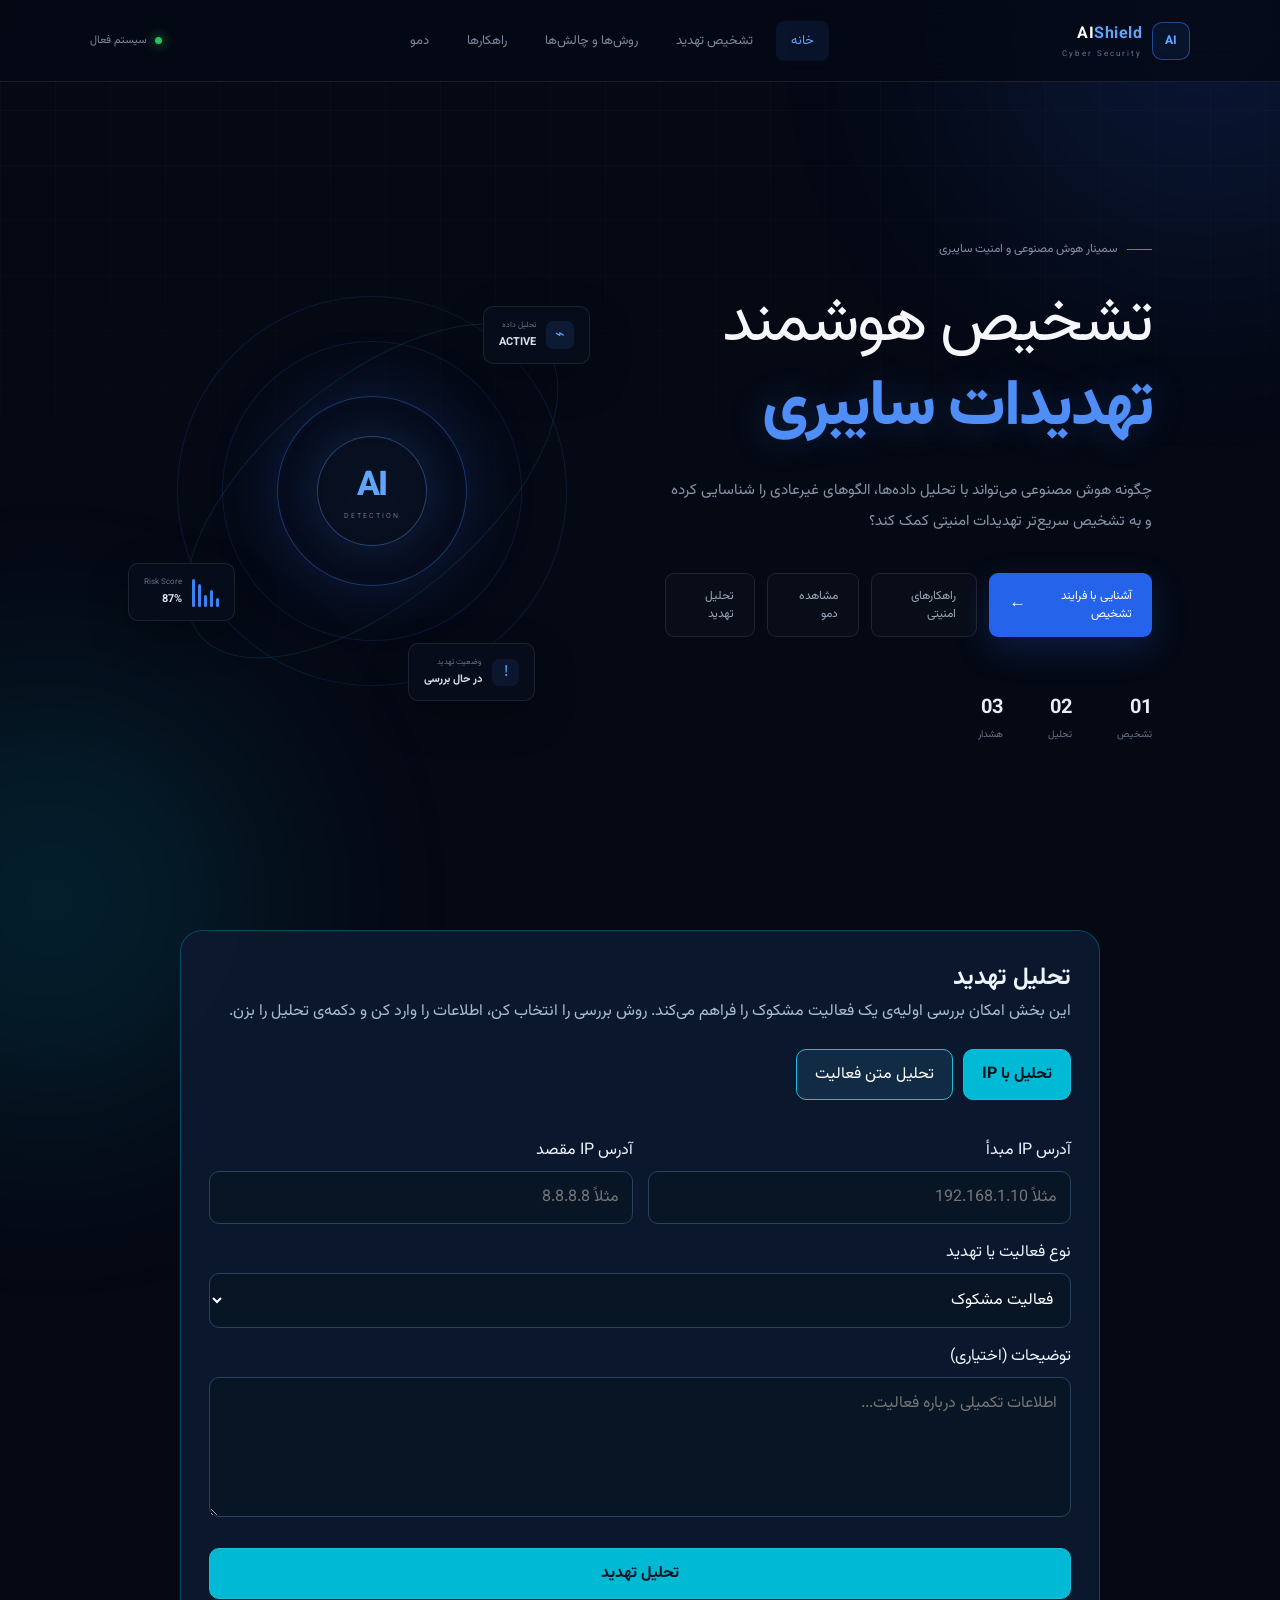
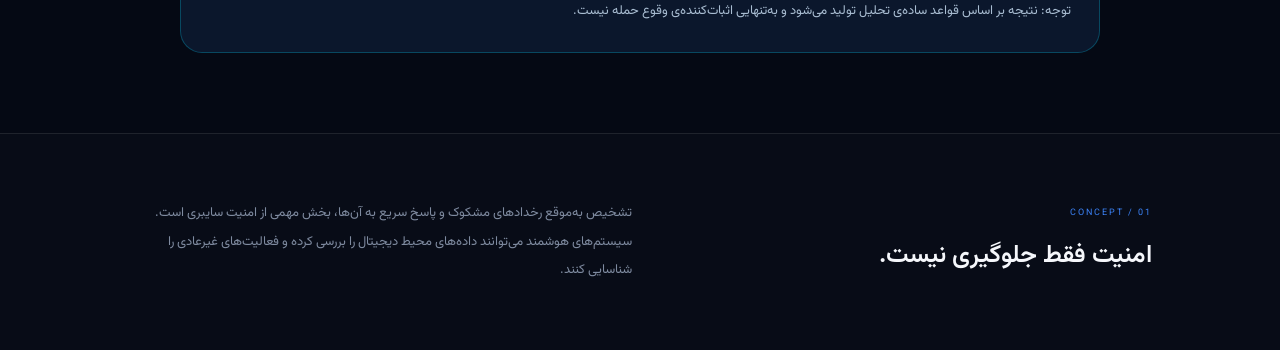
==== commit 8af4aa6d: "Restore homepage buttons and add threat analysis" ====
--- a/docs/index.html
+++ b/docs/index.html
@@ -4,8 +4,9 @@
 <head>
     <meta charset="UTF-8">
     <meta name="viewport" content="width=device-width, initial-scale=1.0">
-    <meta name="description" content="AI Shield؛ بررسی اولیه و تحلیل ریسک تهدیدات سایبری">
-    <title>AI Shield | تحلیل تهدیدات سایبری</title>
+    <meta name="description" content="AI Shield؛ هوش مصنوعی و امنیت سایبری، همراه با امکان بررسی اولیه ریسک تهدیدات">
+    <title>AI Shield | هوش مصنوعی در امنیت سایبری</title>
+
     <link rel="preconnect" href="https://fonts.googleapis.com">
     <link rel="preconnect" href="https://fonts.gstatic.com" crossorigin>
     <link href="https://fonts.googleapis.com/css2?family=Vazirmatn:wght@300;400;500;600;700;800&display=swap" rel="stylesheet">
@@ -22,9 +23,11 @@
             color: #edf6ff;
             box-sizing: border-box;
         }
+
         .analysis-section h2 { margin-top: 0; }
         .analysis-section p { color: #a9bdd2; line-height: 1.9; }
         .analysis-tabs { display: flex; gap: 10px; flex-wrap: wrap; margin: 22px 0; }
+
         .analysis-tabs button, .analyze-button {
             border: 1px solid #1cbedb;
             background: #102b43;
@@ -34,13 +37,18 @@
             font: inherit;
             cursor: pointer;
         }
+
         .analysis-tabs button.active, .analyze-button {
             background: #00bad5;
             color: #041522;
             font-weight: 700;
         }
+
         .analysis-section label { display: block; margin: 16px 0 8px; }
-        .analysis-section input, .analysis-section textarea, .analysis-section select {
+
+        .analysis-section input,
+        .analysis-section textarea,
+        .analysis-section select {
             width: 100%;
             box-sizing: border-box;
             background: #071525;
@@ -50,15 +58,27 @@
             padding: 13px;
             font: inherit;
         }
+
         .analysis-section textarea { min-height: 140px; resize: vertical; }
         .analysis-fields { display: grid; grid-template-columns: 1fr 1fr; gap: 15px; }
         .analysis-fields > div { min-width: 0; }
         .analyze-button { width: 100%; margin-top: 22px; }
         .analyze-button:disabled { opacity: .6; cursor: wait; }
-        #result { display: none; margin-top: 24px; padding: 20px; background: #071525; border-radius: 14px; border: 1px solid #29435c; overflow-wrap: anywhere; }
-        #result h3 { color: #00d5ee; }
-        #result p { white-space: pre-wrap; }
-        .notice { font-size: 13px; }
+
+        #analysis-result {
+            display: none;
+            margin-top: 24px;
+            padding: 20px;
+            background: #071525;
+            border-radius: 14px;
+            border: 1px solid #29435c;
+            overflow-wrap: anywhere;
+        }
+
+        #analysis-result h3 { color: #00d5ee; }
+        #analysis-result p { white-space: pre-wrap; }
+        .analysis-notice { font-size: 13px; }
+
         @media (max-width: 600px) {
             .analysis-fields { grid-template-columns: 1fr; }
             .analysis-section { padding: 19px; }
@@ -75,51 +95,126 @@
     <header class="navbar">
         <a href="index.html" class="logo">
             <div class="logo-mark">AI</div>
-            <div><strong>AI<span>Shield</span></strong><small>Cyber Security</small></div>
+            <div>
+                <strong>AI<span>Shield</span></strong>
+                <small>Cyber Security</small>
+            </div>
         </a>
+
         <nav>
-            <a href="index.html" class="active">خانه و تحلیل</a>
+            <a href="index.html" class="active">خانه</a>
             <a href="detection.html">تشخیص تهدید</a>
-            <a href="methods.html">روش‌ها و چالش‌ها</a>
+            <a href="methodes.html">روش‌ها و چالش‌ها</a>
             <a href="solutions.html">راهکارها</a>
             <a href="demo.html">دمو</a>
         </nav>
-        <div class="nav-status"><i></i> سیستم فعال</div>
+
+        <div class="nav-status">
+            <i></i>
+            سیستم فعال
+        </div>
     </header>
 
     <main class="hero">
         <section class="hero-content">
-            <div class="eyebrow"><span></span> تحلیل و بررسی تهدیدات سایبری</div>
-            <h1>تحلیل هوشمند<br><strong>تهدیدات سایبری</strong></h1>
+            <div class="eyebrow">
+                <span></span>
+                سمینار هوش مصنوعی و امنیت سایبری
+            </div>
+
+            <h1>
+                تشخیص هوشمند
+                <br>
+                <strong>تهدیدات سایبری</strong>
+            </h1>
+
             <p>
-                آدرس‌های IP یا متن فعالیت مشکوک را وارد کن و نتیجه
-                بررسی اولیه ریسک را مشاهده کن.
+                چگونه هوش مصنوعی می‌تواند با تحلیل داده‌ها،
+                الگوهای غیرعادی را شناسایی کرده و به تشخیص
+                سریع‌تر تهدیدات امنیتی کمک کند؟
             </p>
+
             <div class="hero-buttons">
-                <a href="#threat-analysis" class="btn-primary">شروع تحلیل <span>←</span></a>
-                <a href="detection.html" class="btn-outline">آشنایی با فرایند تشخیص</a>
-            </div>
+                <a href="detection.html" class="btn-primary">
+                    آشنایی با فرایند تشخیص
+                    <span>←</span>
+                </a>
+
+                <a href="solutions.html" class="btn-outline">
+                    راهکارهای امنیتی
+                </a>
+
+                <a href="demo.html" class="btn-outline">
+                    مشاهده دمو
+                </a>
+
+                <a href="#threat-analysis" class="btn-outline">
+                    تحلیل تهدید
+                </a>
+            </div>
+
             <div class="hero-info">
-                <div><strong>01</strong><span>ورود اطلاعات</span></div>
-                <div><strong>02</strong><span>تحلیل</span></div>
-                <div><strong>03</strong><span>نمایش نتیجه</span></div>
+                <div>
+                    <strong>01</strong>
+                    <span>تشخیص</span>
+                </div>
+                <div>
+                    <strong>02</strong>
+                    <span>تحلیل</span>
+                </div>
+                <div>
+                    <strong>03</strong>
+                    <span>هشدار</span>
+                </div>
             </div>
         </section>
 
-        <section class="hero-graphic" aria-label="نمایش گرافیکی تحلیل امنیتی">
+        <section class="hero-graphic" aria-label="نمایش گرافیکی امنیت سایبری">
             <div class="orbital orbital-1"></div>
             <div class="orbital orbital-2"></div>
             <div class="orbital orbital-3"></div>
-            <div class="core"><div class="core-inner"><span>AI</span><small>DETECTION</small></div></div>
-            <div class="data-card card-top"><span class="card-icon">⌁</span><div><small>تحلیل داده</small><strong>ACTIVE</strong></div></div>
-            <div class="data-card card-right"><div class="mini-chart"><span></span><span></span><span></span><span></span><span></span></div><div><small>Risk Score</small><strong>SCAN</strong></div></div>
-            <div class="data-card card-bottom"><span class="alert-icon">!</span><div><small>وضعیت تهدید</small><strong>در حال بررسی</strong></div></div>
+
+            <div class="core">
+                <div class="core-inner">
+                    <span>AI</span>
+                    <small>DETECTION</small>
+                </div>
+            </div>
+
+            <div class="data-card card-top">
+                <span class="card-icon">⌁</span>
+                <div>
+                    <small>تحلیل داده</small>
+                    <strong>ACTIVE</strong>
+                </div>
+            </div>
+
+            <div class="data-card card-right">
+                <div class="mini-chart">
+                    <span></span><span></span><span></span><span></span><span></span>
+                </div>
+                <div>
+                    <small>Risk Score</small>
+                    <strong>87%</strong>
+                </div>
+            </div>
+
+            <div class="data-card card-bottom">
+                <span class="alert-icon">!</span>
+                <div>
+                    <small>وضعیت تهدید</small>
+                    <strong>در حال بررسی</strong>
+                </div>
+            </div>
         </section>
     </main>
 
     <section class="analysis-section" id="threat-analysis">
         <h2>تحلیل تهدید</h2>
-        <p>روش بررسی را انتخاب کن، اطلاعات لازم را وارد کن و دکمه تحلیل را بزن.</p>
+        <p>
+            این بخش امکان بررسی اولیه‌ی یک فعالیت مشکوک را فراهم می‌کند.
+            روش بررسی را انتخاب کن، اطلاعات را وارد کن و دکمه‌ی تحلیل را بزن.
+        </p>
 
         <div class="analysis-tabs">
             <button type="button" class="active" id="ip-tab">تحلیل با IP</button>
@@ -133,11 +228,13 @@
                         <label for="source-ip">آدرس IP مبدأ</label>
                         <input id="source-ip" type="text" placeholder="مثلاً 192.168.1.10">
                     </div>
+
                     <div>
                         <label for="destination-ip">آدرس IP مقصد</label>
                         <input id="destination-ip" type="text" placeholder="مثلاً 8.8.8.8">
                     </div>
                 </div>
+
                 <label for="threat-type">نوع فعالیت یا تهدید</label>
                 <select id="threat-type">
                     <option value="Suspicious Activity">فعالیت مشکوک</option>
@@ -147,6 +244,7 @@
                     <option value="Ransomware">باج‌افزار</option>
                     <option value="Other">سایر</option>
                 </select>
+
                 <label for="ip-description">توضیحات (اختیاری)</label>
                 <textarea id="ip-description" placeholder="اطلاعات تکمیلی درباره فعالیت..."></textarea>
             </div>
@@ -156,46 +254,60 @@
                 <textarea id="activity-text" placeholder="متن گزارش یا فعالیت را وارد کن؛ حداقل ۱۰ نویسه."></textarea>
             </div>
 
-            <button class="analyze-button" id="analyze-button" type="submit">تحلیل تهدید</button>
+            <button class="analyze-button" id="analyze-button" type="submit">
+                تحلیل تهدید
+            </button>
         </form>
 
-        <div id="result" aria-live="polite">
+        <div id="analysis-result" aria-live="polite">
             <h3>نتیجه تحلیل</h3>
             <p id="result-message"></p>
             <p id="result-details"></p>
         </div>
-        <p class="notice">توجه: نتیجه بر اساس قواعد سادهٔ تحلیل متن تولید می‌شود و به‌تنهایی اثبات‌کنندهٔ وقوع حمله نیست.</p>
+
+        <p class="analysis-notice">
+            توجه: نتیجه بر اساس قواعد ساده‌ی تحلیل تولید می‌شود و به‌تنهایی اثبات‌کننده‌ی وقوع حمله نیست.
+        </p>
     </section>
 
     <section class="concept">
-        <div class="concept-title"><span>01 / SECURITY</span><h2>امنیت با شناسایی به‌موقع آغاز می‌شود.</h2></div>
-        <p>بررسی رخدادهای مشکوک و شناخت ریسک‌ها به تصمیم‌گیری بهتر در امنیت سایبری کمک می‌کند.</p>
+        <div class="concept-title">
+            <span>01 / CONCEPT</span>
+            <h2>امنیت فقط جلوگیری نیست.</h2>
+        </div>
+
+        <p>
+            تشخیص به‌موقع رخدادهای مشکوک و پاسخ سریع به آن‌ها،
+            بخش مهمی از امنیت سایبری است. سیستم‌های هوشمند
+            می‌توانند داده‌های محیط دیجیتال را بررسی کرده و
+            فعالیت‌های غیرعادی را شناسایی کنند.
+        </p>
     </section>
-
-    <footer style="text-align:center;padding:30px 15px;">
-        <p>AI Shield | هوش مصنوعی در امنیت سایبری</p>
-    </footer>
 
     <script>
     (() => {
         const API_BASE = "https://ai-shield-1-y5ol.onrender.com/api";
+
         const ipTab = document.getElementById("ip-tab");
         const textTab = document.getElementById("text-tab");
         const ipFields = document.getElementById("ip-fields");
         const textFields = document.getElementById("text-fields");
         const form = document.getElementById("analysis-form");
         const button = document.getElementById("analyze-button");
-        const result = document.getElementById("result");
+        const result = document.getElementById("analysis-result");
         const resultMessage = document.getElementById("result-message");
         const resultDetails = document.getElementById("result-details");
+
         let mode = "ip";
 
         function setMode(nextMode) {
             mode = nextMode;
             ipFields.hidden = mode !== "ip";
             textFields.hidden = mode !== "text";
+
             ipTab.classList.toggle("active", mode === "ip");
             textTab.classList.toggle("active", mode === "text");
+
             result.style.display = "none";
         }
 
@@ -204,7 +316,9 @@
 
         form.addEventListener("submit", async (event) => {
             event.preventDefault();
+
             const payload = { mode };
+
             if (mode === "ip") {
                 payload.source_ip = document.getElementById("source-ip").value.trim();
                 payload.destination_ip = document.getElementById("destination-ip").value.trim();
@@ -217,6 +331,7 @@
                 }
             } else {
                 payload.description = document.getElementById("activity-text").value.trim();
+
                 if (payload.description.length < 10) {
                     showError("متن باید حداقل ۱۰ نویسه داشته باشد.");
                     return;
@@ -232,14 +347,22 @@
             try {
                 const response = await fetch(`${API_BASE}/alerts/`, {
                     method: "POST",
-                    headers: { "Content-Type": "application/json" },
+                    headers: {
+                        "Content-Type": "application/json"
+                    },
                     body: JSON.stringify(payload)
                 });
+
                 const data = await response.json().catch(() => ({}));
 
                 if (!response.ok) {
                     const detail = data.detail || data.error || data.message;
-                    throw new Error(typeof detail === "string" ? detail : "سرور درخواست را نپذیرفت. وضعیت: " + response.status);
+
+                    throw new Error(
+                        typeof detail === "string"
+                            ? detail
+                            : "سرور درخواست را نپذیرفت. وضعیت: " + response.status
+                    );
                 }
 
                 resultMessage.textContent =
@@ -250,9 +373,12 @@
                 resultDetails.textContent =
                     `تحلیل: ${data.analysis || "تحلیل تکمیل شد."}\n` +
                     `پیشنهاد: ${data.recommendation || "اطلاعات بیشتری در پاسخ سرور وجود ندارد."}`;
+
             } catch (error) {
-                showError("تحلیل انجام نشد: " + error.message +
-                    "\nاگر سرور تازه بیدار شده، چند لحظه بعد دوباره امتحان کن.");
+                showError(
+                    "تحلیل انجام نشد: " + error.message +
+                    "\nاگر سرور تازه بیدار شده، چند لحظه بعد دوباره امتحان کن."
+                );
             } finally {
                 button.disabled = false;
                 button.textContent = "تحلیل تهدید";
@@ -266,5 +392,7 @@
         }
     })();
     </script>
+
+    <script src="script.js"></script>
 </body>
 </html>
